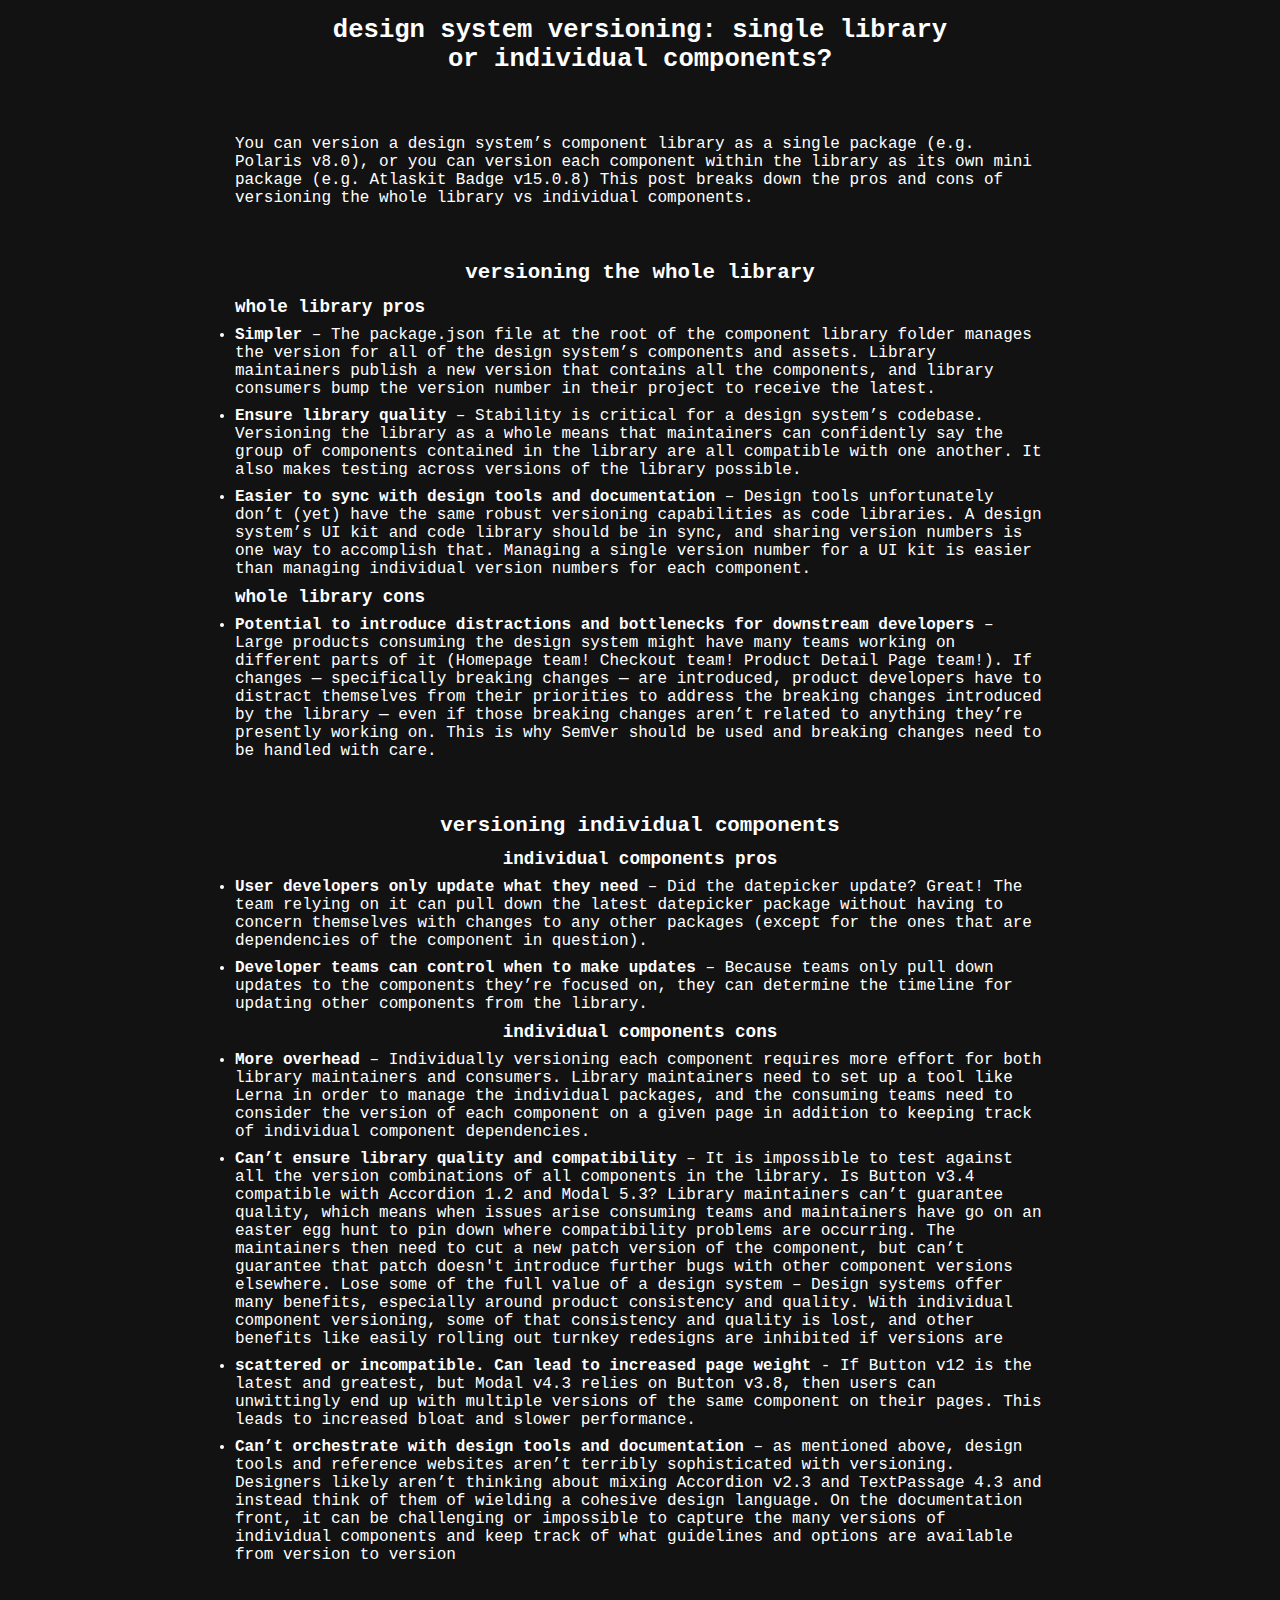
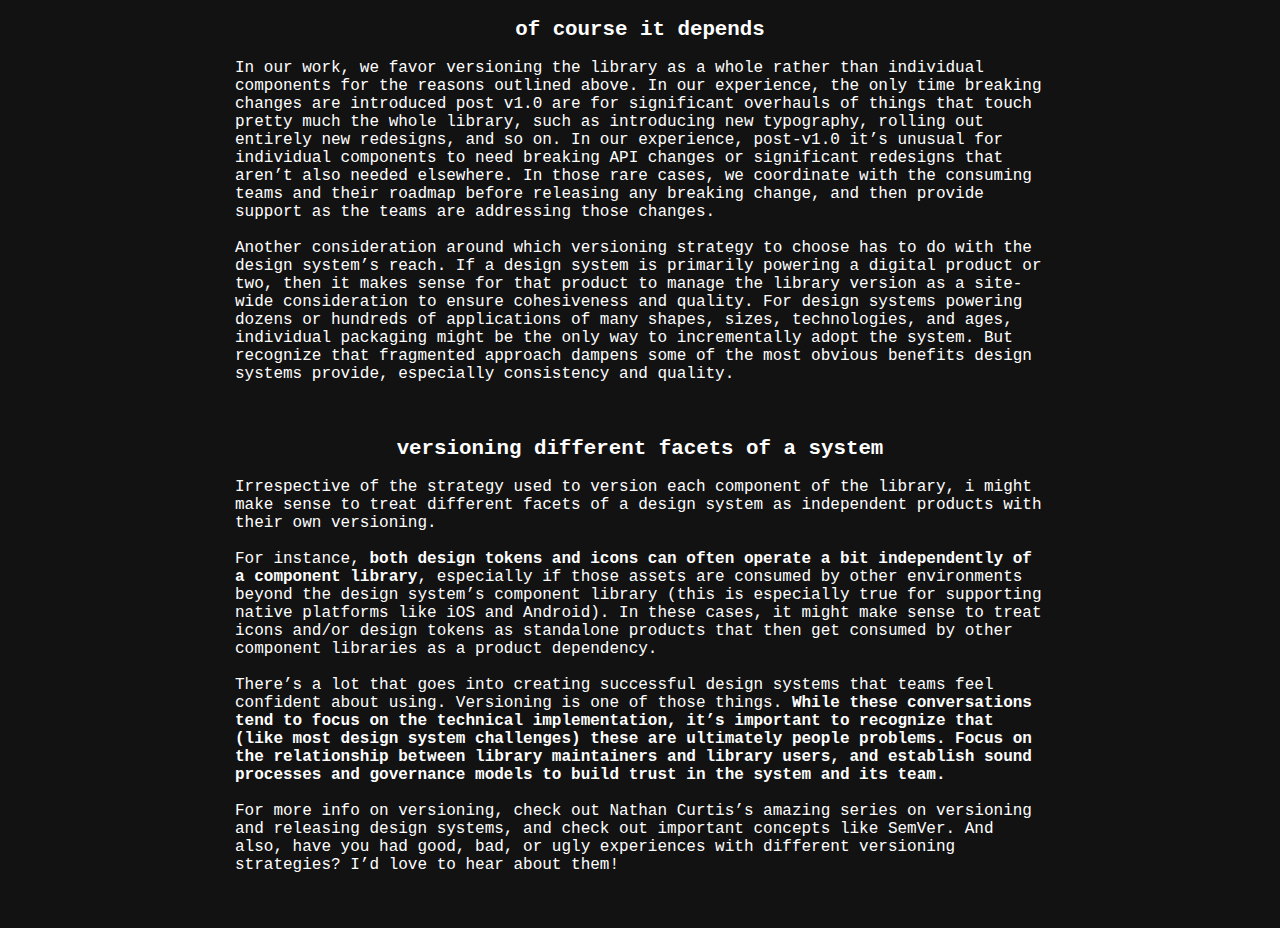
==== opdracht-1/index.html @ 78c1fea2 "made "opdracht 1"" ====
<!DOCTYPE html>
<html lang="en">

<head>
  <meta charset="UTF-8" />
  <meta http-equiv="X-UA-Compatible" content="IE=edge" />
  <meta name="viewport" content="width=device-width, initial-scale=1" />
  <title>design system versioning</title>
</head>

<body class="flex flex-col">
  <header class="flex center-horizontal">
    <h1 style="width: 50vw">
      design system versioning: single library or individual components?
    </h1>
  </header>
  <main>
    <section class="flex flex-col" style="margin-top: 1vh;">
      <img class="big-img"
        src="https://bradfrost.com/wp-content/uploads/2022/02/Screen-Shot-2022-02-04-at-1.21.08-PM-700x392.png" alt="">
      <p style="margin: 0">
        You can version a design system’s component library as a single
        package (e.g. Polaris v8.0), or you can version each component within
        the library as its own mini package (e.g. Atlaskit Badge v15.0.8) This
        post breaks down the pros and cons of versioning the whole library vs
        individual components.
      </p>
    </section>
    <section>
      <p>
      <h2>versioning the whole library</h2>
      <h3 style="text-align: start">whole library pros</h3>
      <ul>
        <li>
          <strong>Simpler</strong> – The <code>package.json</code> file at
          the root of the component library folder manages the version for
          all of the design system’s components and assets. Library
          maintainers publish a new version that contains all the
          components, and library consumers bump the version number in their
          project to receive the latest.
        </li>
        <li>
          <strong>Ensure library quality</strong>
          – Stability is critical for a design system’s codebase. Versioning
          the library as a whole means that maintainers can confidently say
          the group of components contained in the library are all
          compatible with one another. It also makes testing across versions
          of the library possible.
        </li>
        <li>
          <strong>Easier to sync with design tools and documentation</strong>
          – Design tools unfortunately don’t (yet) have the same robust
          versioning capabilities as code libraries. A design system’s UI
          kit and code library should be in sync, and sharing version
          numbers is one way to accomplish that. Managing a single version
          number for a UI kit is easier than managing individual version
          numbers for each component.
        </li>
      </ul>
      <h3 style="text-align: start">whole library cons</h3>
      <ul>
        <li>
          <strong>Potential to introduce distractions and bottlenecks for
            downstream developers</strong>
          – Large products consuming the design system might have many teams
          working on different parts of it (Homepage team! Checkout team!
          Product Detail Page team!). If changes — specifically breaking
          changes — are introduced, product developers have to distract
          themselves from their priorities to address the breaking changes
          introduced by the library — even if those breaking changes aren’t
          related to anything they’re presently working on. This is why
          SemVer should be used and breaking changes need to be handled with
          care.
        </li>
      </ul>
      </p>
    </section>
    <section>
      <p>
      <h2>versioning individual components</h2>
      <h3>individual components pros</h3>
      <ul>
        <li>
          <strong>User developers only update what they need</strong> – Did
          the datepicker update? Great! The team relying on it can pull down
          the latest datepicker package without having to concern themselves
          with changes to any other packages (except for the ones that are
          dependencies of the component in question).
        </li>
        <li>
          <strong>Developer teams can control when to make updates</strong>
          – Because teams only pull down updates to the components they’re
          focused on, they can determine the timeline for updating other
          components from the library.
        </li>
      </ul>
      <h3>individual components cons</h3>
      <ul>
        <li>
          <strong>More overhead</strong> – Individually versioning each
          component requires more effort for both library maintainers and
          consumers. Library maintainers need to set up a tool like Lerna in
          order to manage the individual packages, and the consuming teams
          need to consider the version of each component on a given page in
          addition to keeping track of individual component dependencies.
        </li>
        <li>
          <strong>Can’t ensure library quality and compatibility</strong>
          – It is impossible to test against all the version combinations of
          all components in the library. Is Button v3.4 compatible with
          Accordion 1.2 and Modal 5.3? Library maintainers can’t guarantee
          quality, which means when issues arise consuming teams and
          maintainers have go on an easter egg hunt to pin down where
          compatibility problems are occurring. The maintainers then need to
          cut a new patch version of the component, but can’t guarantee that
          patch doesn't introduce further bugs with other component versions
          elsewhere. Lose some of the full value of a design system – Design
          systems offer many benefits, especially around product consistency
          and quality. With individual component versioning, some of that
          consistency and quality is lost, and other benefits like easily
          rolling out turnkey redesigns are inhibited if versions are
        </li>

        <li>
          <strong>scattered or incompatible. Can lead to increased page
            weight</strong>
          - If Button v12 is the latest and greatest, but Modal v4.3 relies
          on Button v3.8, then users can unwittingly end up with multiple
          versions of the same component on their pages. This leads to
          increased bloat and slower performance.
        </li>
        <li>
          <strong>Can’t orchestrate with design tools and documentation</strong>
          – as mentioned above, design tools and reference websites aren’t
          terribly sophisticated with versioning. Designers likely aren’t
          thinking about mixing Accordion v2.3 and TextPassage 4.3 and
          instead think of them of wielding a cohesive design language. On
          the documentation front, it can be challenging or impossible to
          capture the many versions of individual components and keep track
          of what guidelines and options are available from version to
          version
        </li>
      </ul>
      </p>
    </section>
    <section>
      <h2>of course it depends</h2>
      <p>
        In our work, we favor versioning the library as a whole rather than
        individual components for the reasons outlined above. In our
        experience, the only time breaking changes are introduced post v1.0
        are for significant overhauls of things that touch pretty much the
        whole library, such as introducing new typography, rolling out
        entirely new redesigns, and so on. In our experience, post-v1.0 it’s
        unusual for individual components to need breaking API changes or
        significant redesigns that aren’t also needed elsewhere. In those rare
        cases, we coordinate with the consuming teams and their roadmap before
        releasing any breaking change, and then provide support as the teams
        are addressing those changes.
      </p>
      <p>Another consideration around which versioning strategy to choose has to do with the design system’s reach. If a
        design system is primarily powering a digital product or two, then it makes sense for that product to manage the
        library version as a site-wide consideration to ensure cohesiveness and quality. For design systems powering
        dozens or hundreds of applications of many shapes, sizes, technologies, and ages, individual packaging might be
        the only way to incrementally adopt the system. But recognize that fragmented approach dampens some of the most
        obvious benefits design systems provide, especially consistency and quality.</p>
    </section>
    <section>
      <h2>versioning different facets of a system</h2>
      <p>Irrespective of the strategy used to version each component of the library, i might make sense to treat
        different
        facets of a design system as independent products with their own versioning.</p>

      <p>For instance, <strong>both design tokens and icons can often operate a bit independently of a component
          library</strong>,
        especially if those assets are consumed by other environments beyond the design system’s component library (this
        is especially true for supporting native platforms like iOS and Android). In these cases, it might make sense to
        treat icons and/or design tokens as standalone products that then get consumed by other component libraries as a
        product dependency.
      </p>
      <p>There’s a lot that goes into creating successful design systems that teams feel confident about using.
        Versioning
        is one of those things. <strong>
          While these conversations tend to focus on the technical implementation, it’s important
          to
          recognize that (like most design system challenges) these are ultimately people problems. Focus on the
          relationship between library maintainers and library users, and establish sound processes and governance
          models
          to
          build trust in the system and its team.
        </strong></p>

      <p>For more info on versioning, check out Nathan Curtis’s amazing series on versioning and releasing design
        systems,
        and check out important concepts like SemVer. And also, have you had good, bad, or ugly experiences with
        different
        versioning strategies? I’d love to hear about them!</p>
    </section>
  </main>
</body>

</html>

<style>
  * {
    margin: 0;
    padding: 0;
    background-color: #121212;
    color: white;
    font-family: "Courier New", Courier, monospace;
    max-width: 100vw;
    /* overflow-x: hidden; */
  }

  .flex {
    display: flex;
  }

  .flex-col {
    flex-direction: column;
  }

  .center-horizontal {
    justify-content: center;
  }

  body {
    min-height: 100vh;
    min-width: 95vw;
  }

  header {
    min-height: 10vh;
    align-items: center;
  }

  main {
    margin: auto;
    margin-top: 2vh;
    min-height: 80vh;
    width: 90vh;
  }

  footer {
    height: 10vh;
  }

  h1 {
    text-align: center;
    font-size: 1.6rem;
  }

  h2 {
    text-align: center;
    font-size: 1.3rem;
    margin-top: 1.4vh;
    margin-bottom: 1.4vh;
  }

  h3 {
    text-align: center;
    font-size: 1.1rem;
    margin-top: 1vh;
    margin-bottom: 1vh;
  }

  p {
    font-size: 1rem;
    margin-top: 2vh;
    margin-bottom: 2vh;
  }

  article {
    margin-top: 4vh;
    margin-bottom: 4vh;
  }

  li {
    margin-top: 1vh;
    margin-bottom: 1vh;
  }

  section {
    margin-top: 6vh;
    margin-bottom: 6vh;
  }

  .big-img {
    width: 40vw;
    margin: auto;
    margin-bottom: 2vh;
  }

  .thumbnail {
    width: 25vw;
  }
</style>
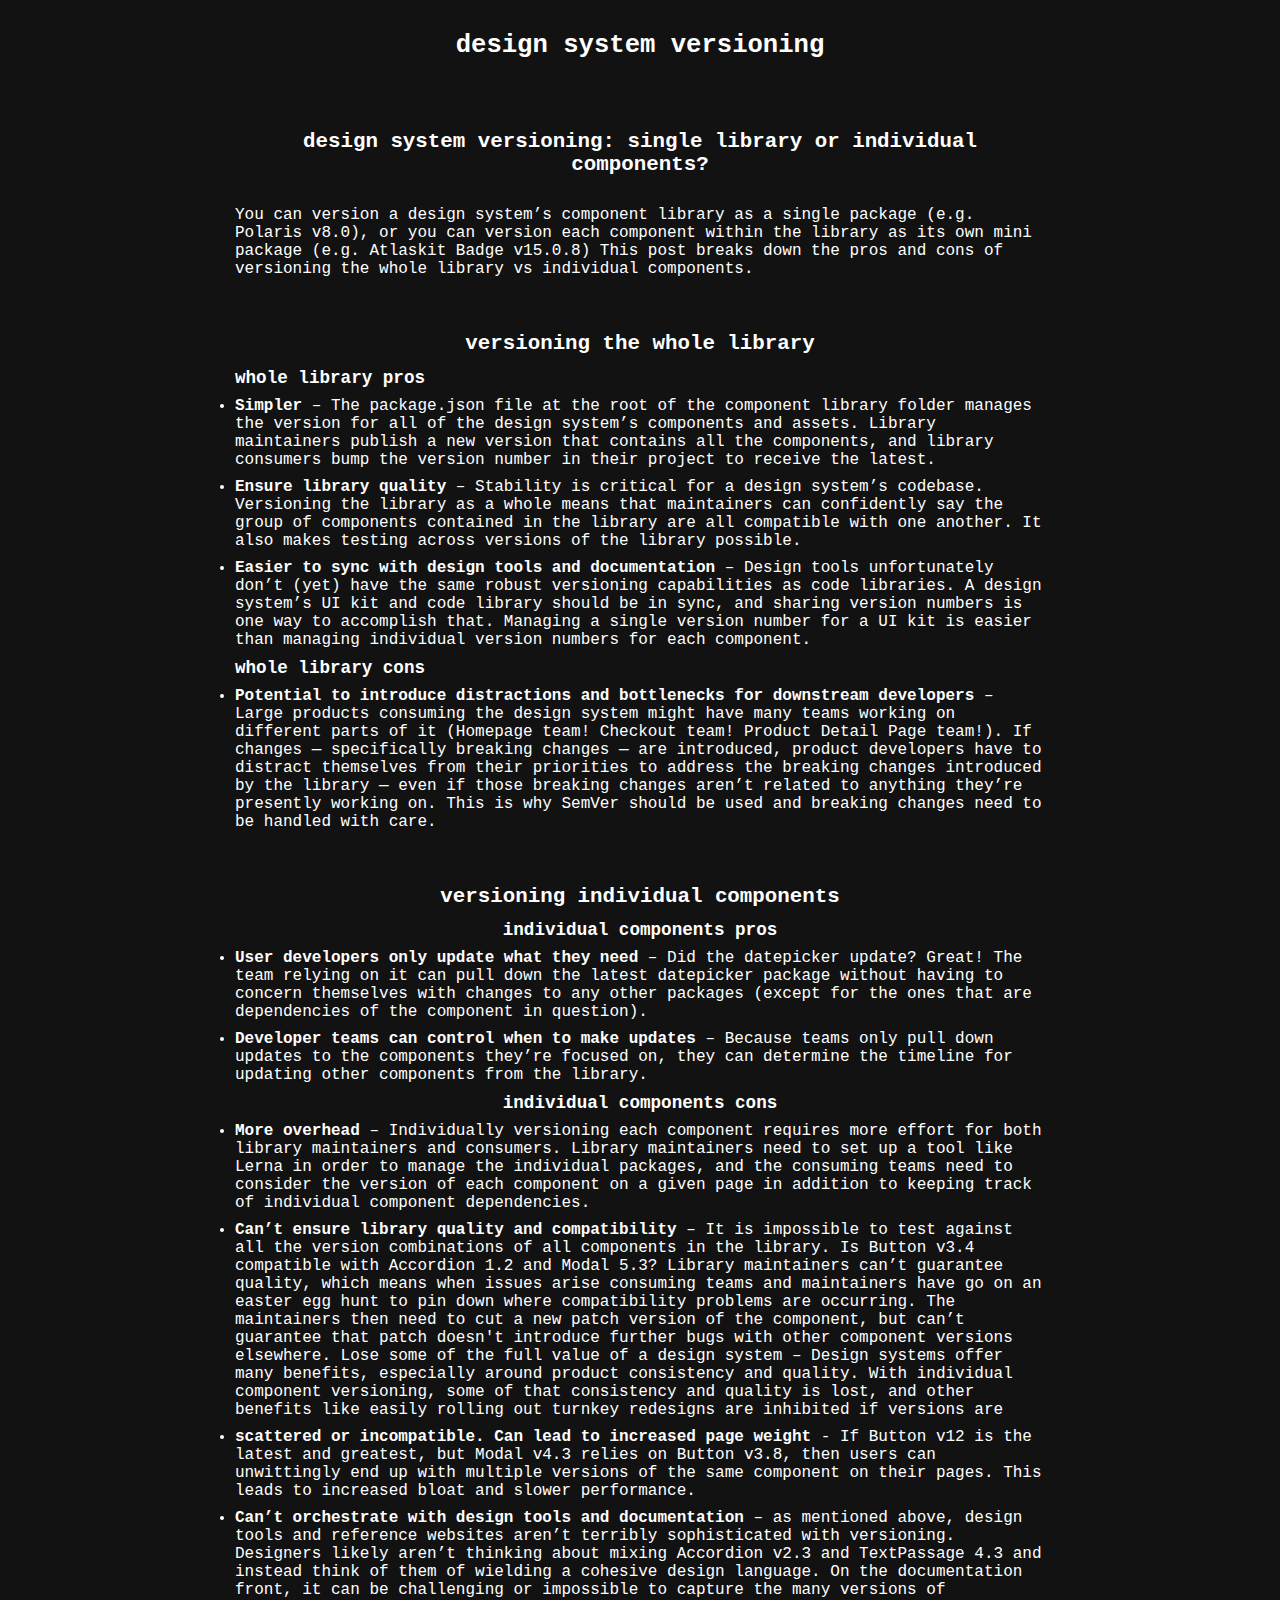
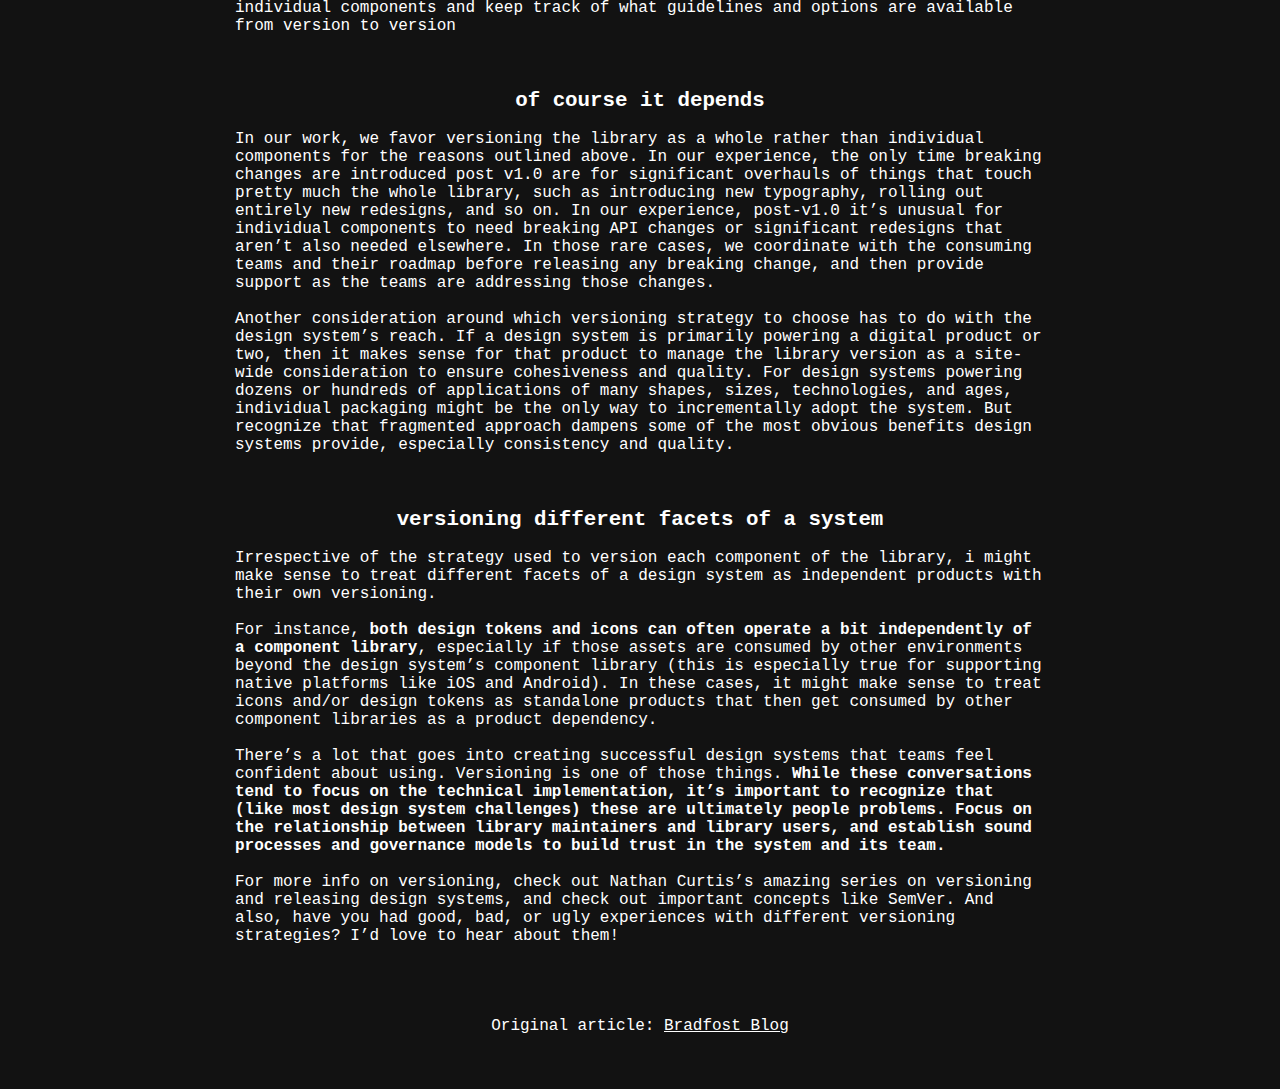
==== commit f78e0d4e: "w3c validator feedback - implemented feedback - put css styling in a css file instead of style tags" ====
--- a/opdracht-1/index.html
+++ b/opdracht-1/index.html
@@ -4,6 +4,7 @@
 <head>
   <meta charset="UTF-8" />
   <meta http-equiv="X-UA-Compatible" content="IE=edge" />
+  <link rel="stylesheet" href="./styles/index.css">
   <meta name="viewport" content="width=device-width, initial-scale=1" />
   <title>design system versioning</title>
 </head>
@@ -11,11 +12,15 @@
 <body class="flex flex-col">
   <header class="flex center-horizontal">
     <h1 style="width: 50vw">
-      design system versioning: single library or individual components?
+      design system versioning
     </h1>
   </header>
   <main>
     <section class="flex flex-col" style="margin-top: 1vh;">
+      <h2>
+        design system versioning: single library or individual components?
+
+      </h2>
       <img class="big-img"
         src="https://bradfrost.com/wp-content/uploads/2022/02/Screen-Shot-2022-02-04-at-1.21.08-PM-700x392.png" alt="">
       <p style="margin: 0">
@@ -73,7 +78,6 @@
           care.
         </li>
       </ul>
-      </p>
     </section>
     <section>
       <p>
@@ -141,7 +145,6 @@
           version
         </li>
       </ul>
-      </p>
     </section>
     <section>
       <h2>of course it depends</h2>
@@ -197,101 +200,9 @@
         versioning strategies? I’d love to hear about them!</p>
     </section>
   </main>
-</body>
-
-</html>
-
-<style>
-  * {
-    margin: 0;
-    padding: 0;
-    background-color: #121212;
-    color: white;
-    font-family: "Courier New", Courier, monospace;
-    max-width: 100vw;
-    /* overflow-x: hidden; */
-  }
-
-  .flex {
-    display: flex;
-  }
-
-  .flex-col {
-    flex-direction: column;
-  }
-
-  .center-horizontal {
-    justify-content: center;
-  }
-
-  body {
-    min-height: 100vh;
-    min-width: 95vw;
-  }
-
-  header {
-    min-height: 10vh;
-    align-items: center;
-  }
-
-  main {
-    margin: auto;
-    margin-top: 2vh;
-    min-height: 80vh;
-    width: 90vh;
-  }
-
-  footer {
-    height: 10vh;
-  }
-
-  h1 {
-    text-align: center;
-    font-size: 1.6rem;
-  }
-
-  h2 {
-    text-align: center;
-    font-size: 1.3rem;
-    margin-top: 1.4vh;
-    margin-bottom: 1.4vh;
-  }
-
-  h3 {
-    text-align: center;
-    font-size: 1.1rem;
-    margin-top: 1vh;
-    margin-bottom: 1vh;
-  }
-
-  p {
-    font-size: 1rem;
-    margin-top: 2vh;
-    margin-bottom: 2vh;
-  }
-
-  article {
-    margin-top: 4vh;
-    margin-bottom: 4vh;
-  }
-
-  li {
-    margin-top: 1vh;
-    margin-bottom: 1vh;
-  }
-
-  section {
-    margin-top: 6vh;
-    margin-bottom: 6vh;
-  }
-
-  .big-img {
-    width: 40vw;
-    margin: auto;
-    margin-bottom: 2vh;
-  }
-
-  .thumbnail {
-    width: 25vw;
-  }
-</style>+  <footer class="flex center-horizontal">
+    <p>Original article: <a
+        href="https://bradfrost.com/blog/post/design-system-versioning-single-library-or-individual-components/?ref=heydesigner"
+        target="_blank" rel="noopener noreferrer">Bradfost Blog</a></p>
+  </footer>
+</body></html>--- a/opdracht-1/styles/index.css
+++ b/opdracht-1/styles/index.css
@@ -0,0 +1,96 @@
+* {
+  margin: 0;
+  padding: 0;
+  background-color: #121212;
+  color: white;
+  font-family: "Courier New", Courier, monospace;
+  max-width: 100vw;
+}
+
+.flex {
+  display: flex;
+}
+
+.flex-col {
+  flex-direction: column;
+}
+
+.center-horizontal {
+  justify-content: center;
+}
+
+body {
+  min-height: 100vh;
+  min-width: 95vw;
+  max-width: 100vw;
+}
+
+header {
+  min-height: 10vh;
+  align-items: center;
+}
+
+main {
+  margin: auto;
+  margin-top: 2vh;
+  min-height: 80vh;
+  width: 90vh;
+}
+
+footer {
+  height: 10vh;
+}
+
+h1 {
+  text-align: center;
+  font-size: 1.6rem;
+}
+
+h2 {
+  text-align: center;
+  font-size: 1.3rem;
+  margin-top: 1.4vh;
+  margin-bottom: 1.4vh;
+}
+
+h3 {
+  text-align: center;
+  font-size: 1.1rem;
+  margin-top: 1vh;
+  margin-bottom: 1vh;
+}
+
+p {
+  font-size: 1rem;
+  margin-top: 2vh;
+  margin-bottom: 2vh;
+}
+
+article {
+  margin-top: 4vh;
+  margin-bottom: 4vh;
+}
+
+li {
+  margin-top: 1vh;
+  margin-bottom: 1vh;
+}
+
+section {
+  margin-top: 6vh;
+  margin-bottom: 6vh;
+}
+
+.big-img {
+  width: 40vw;
+  margin: auto;
+  margin-bottom: 2vh;
+}
+
+.thumbnail {
+  width: 25vw;
+}
+
+@-ms-viewport {
+  width: device-width;
+}
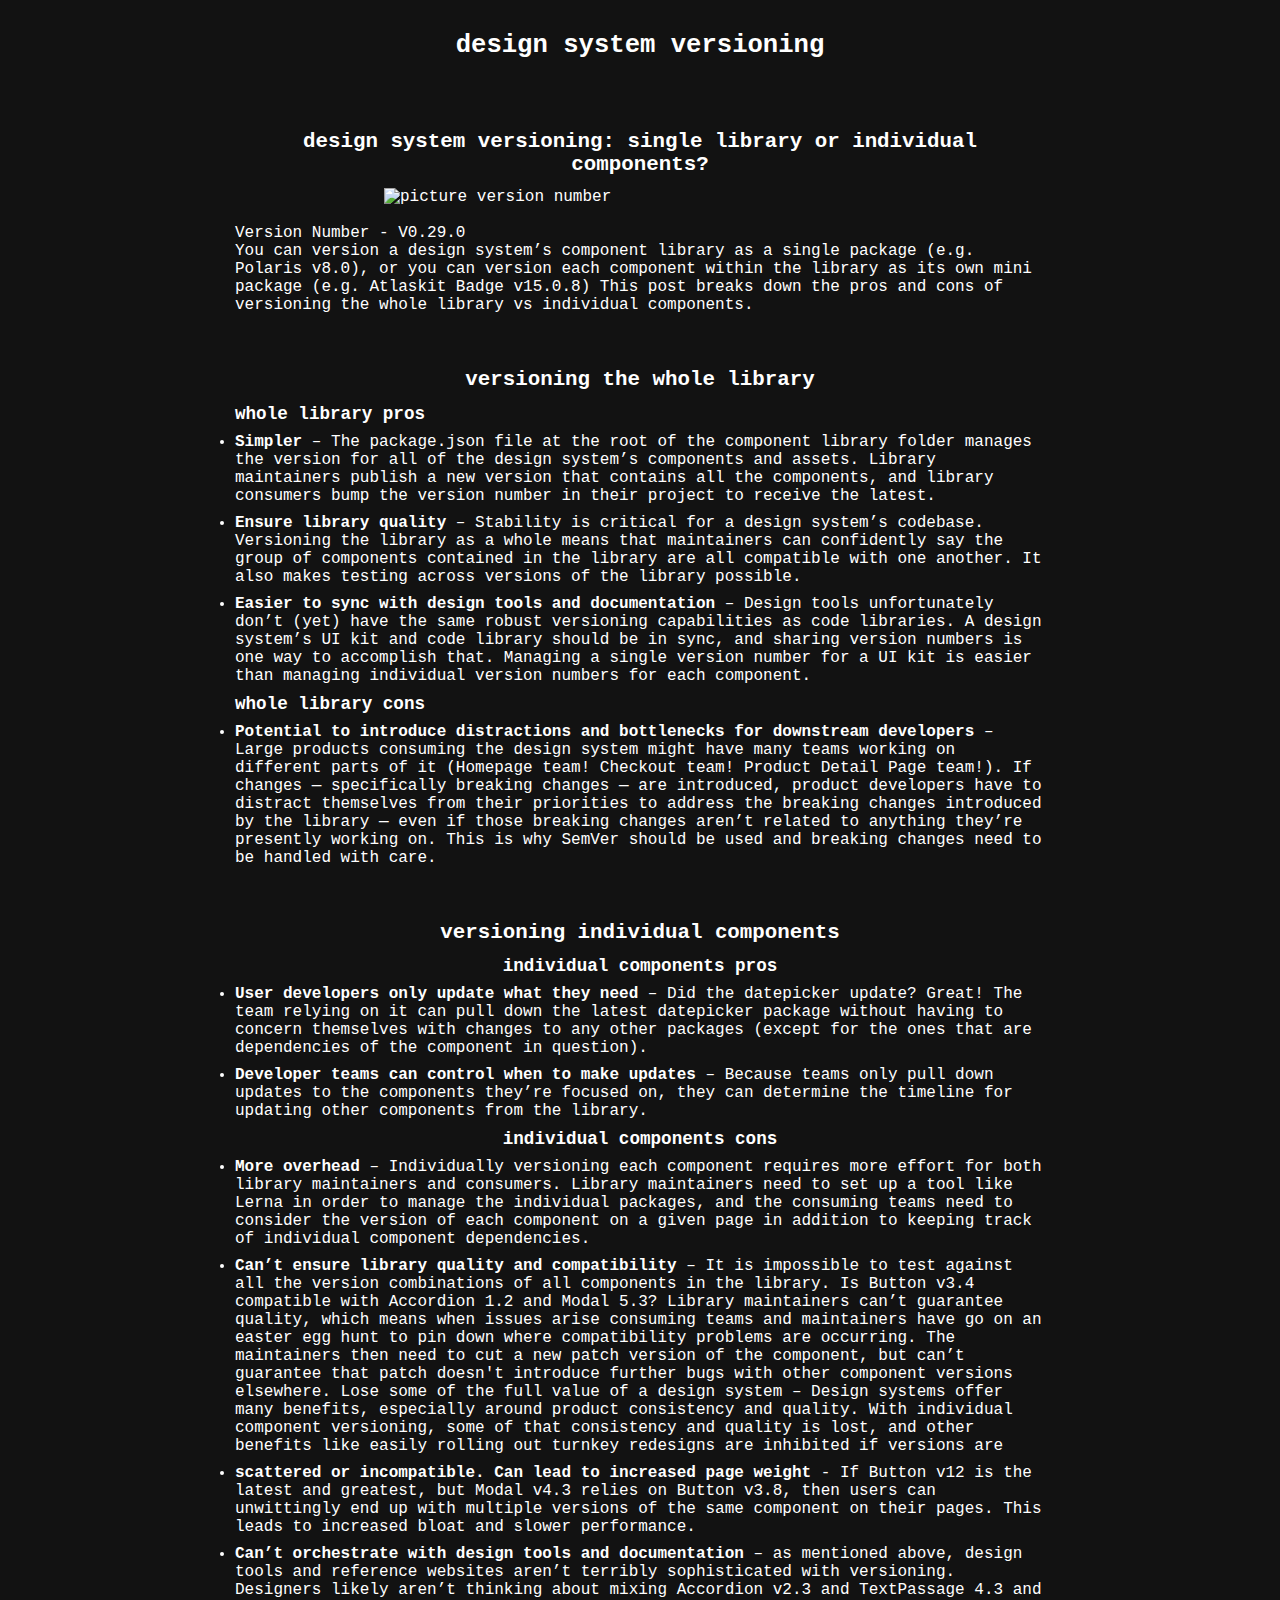
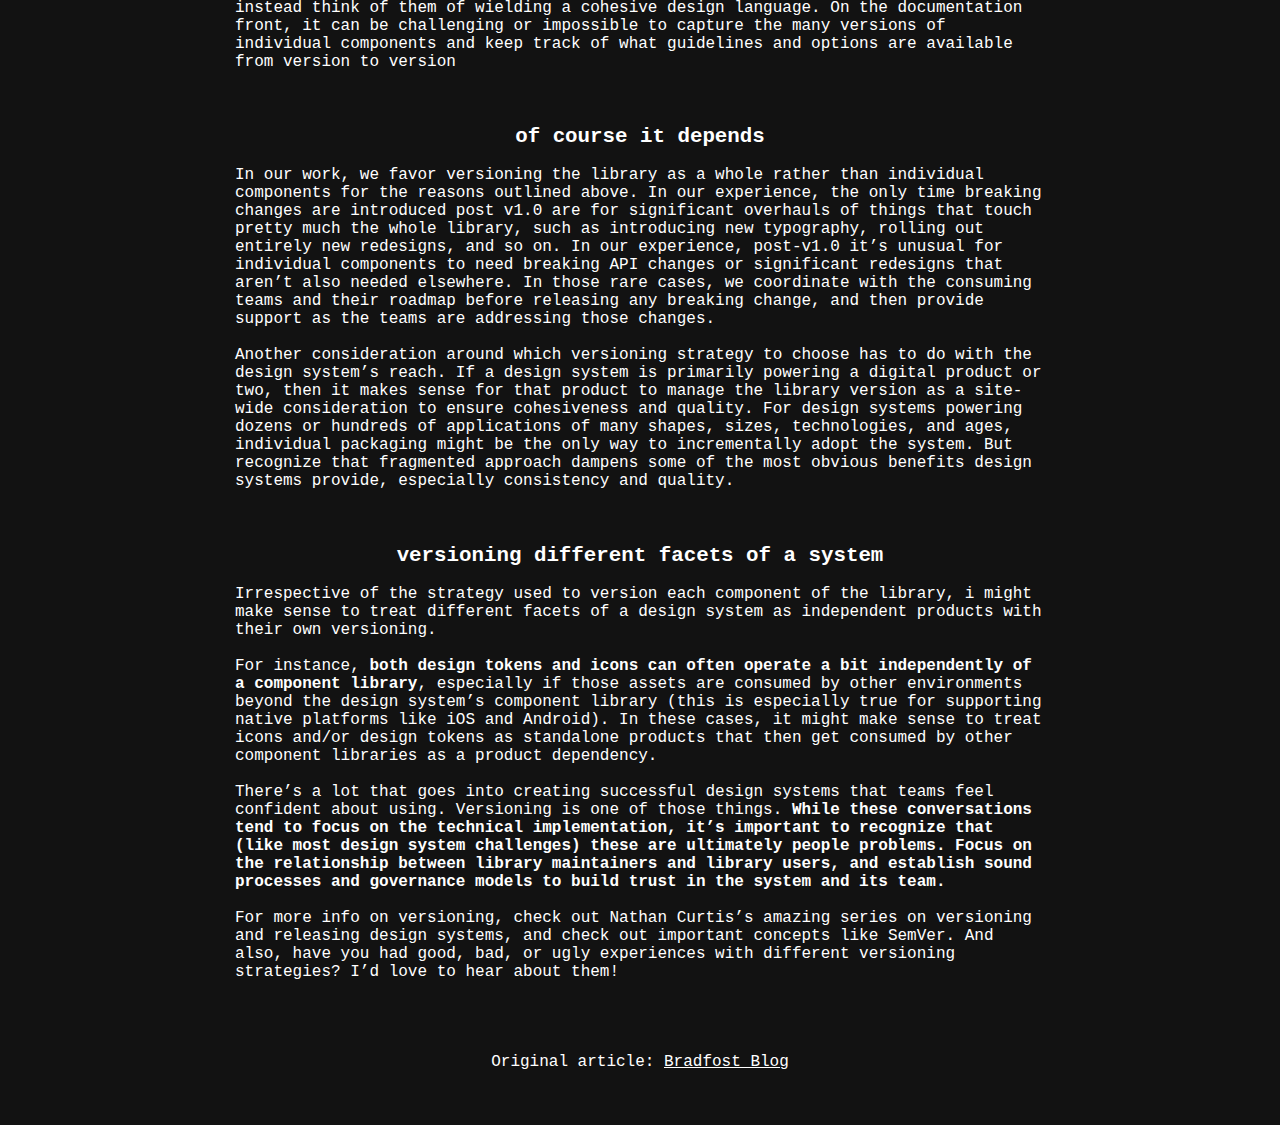
==== commit 39f69a7a: "-added figure tag - added alt descripton" ====
--- a/opdracht-1/index.html
+++ b/opdracht-1/index.html
@@ -22,7 +22,10 @@
 
       </h2>
       <img class="big-img"
-        src="https://bradfrost.com/wp-content/uploads/2022/02/Screen-Shot-2022-02-04-at-1.21.08-PM-700x392.png" alt="">
+        src="https://bradfrost.com/wp-content/uploads/2022/02/Screen-Shot-2022-02-04-at-1.21.08-PM-700x392.png"
+        alt="picture version number">
+      <figcaption> Version Number - V0.29.0</figcaption>
+
       <p style="margin: 0">
         You can version a design system’s component library as a single
         package (e.g. Polaris v8.0), or you can version each component within
@@ -205,4 +208,6 @@
         href="https://bradfrost.com/blog/post/design-system-versioning-single-library-or-individual-components/?ref=heydesigner"
         target="_blank" rel="noopener noreferrer">Bradfost Blog</a></p>
   </footer>
-</body></html>+</body>
+
+</html>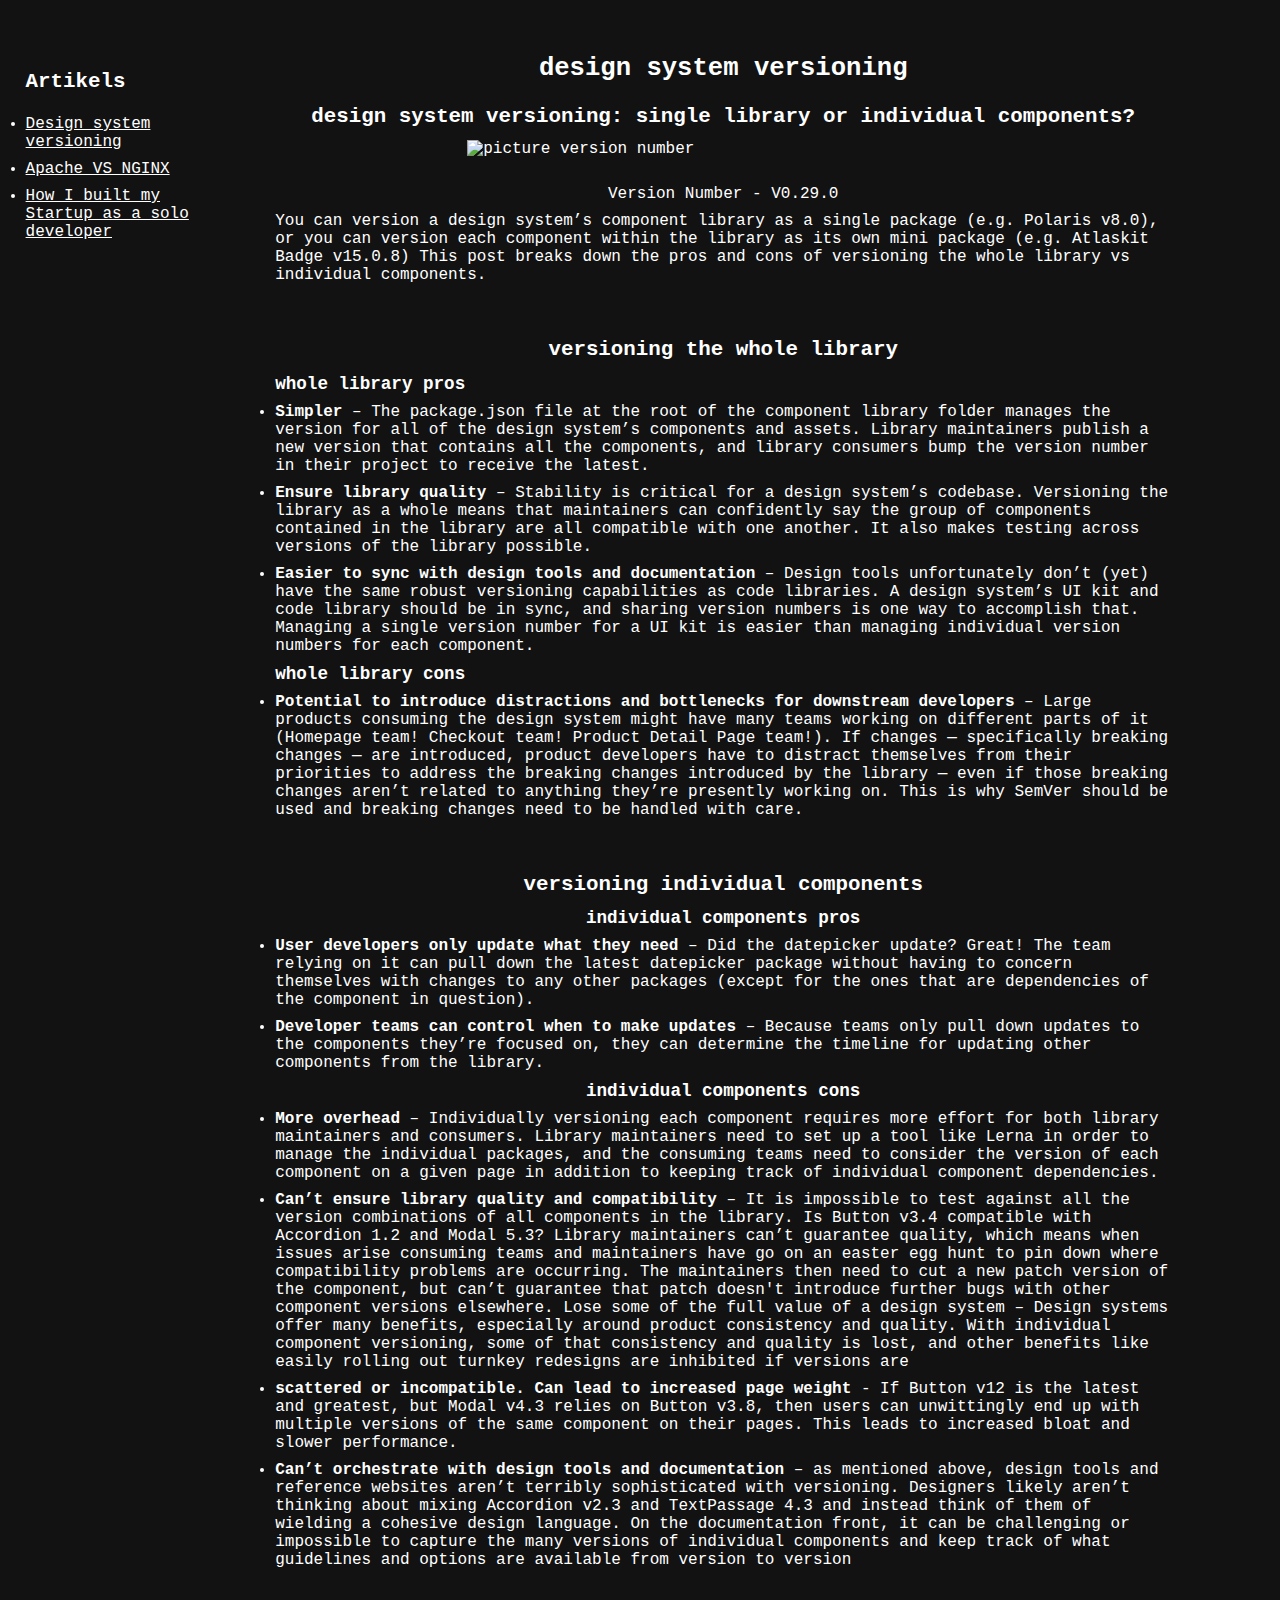
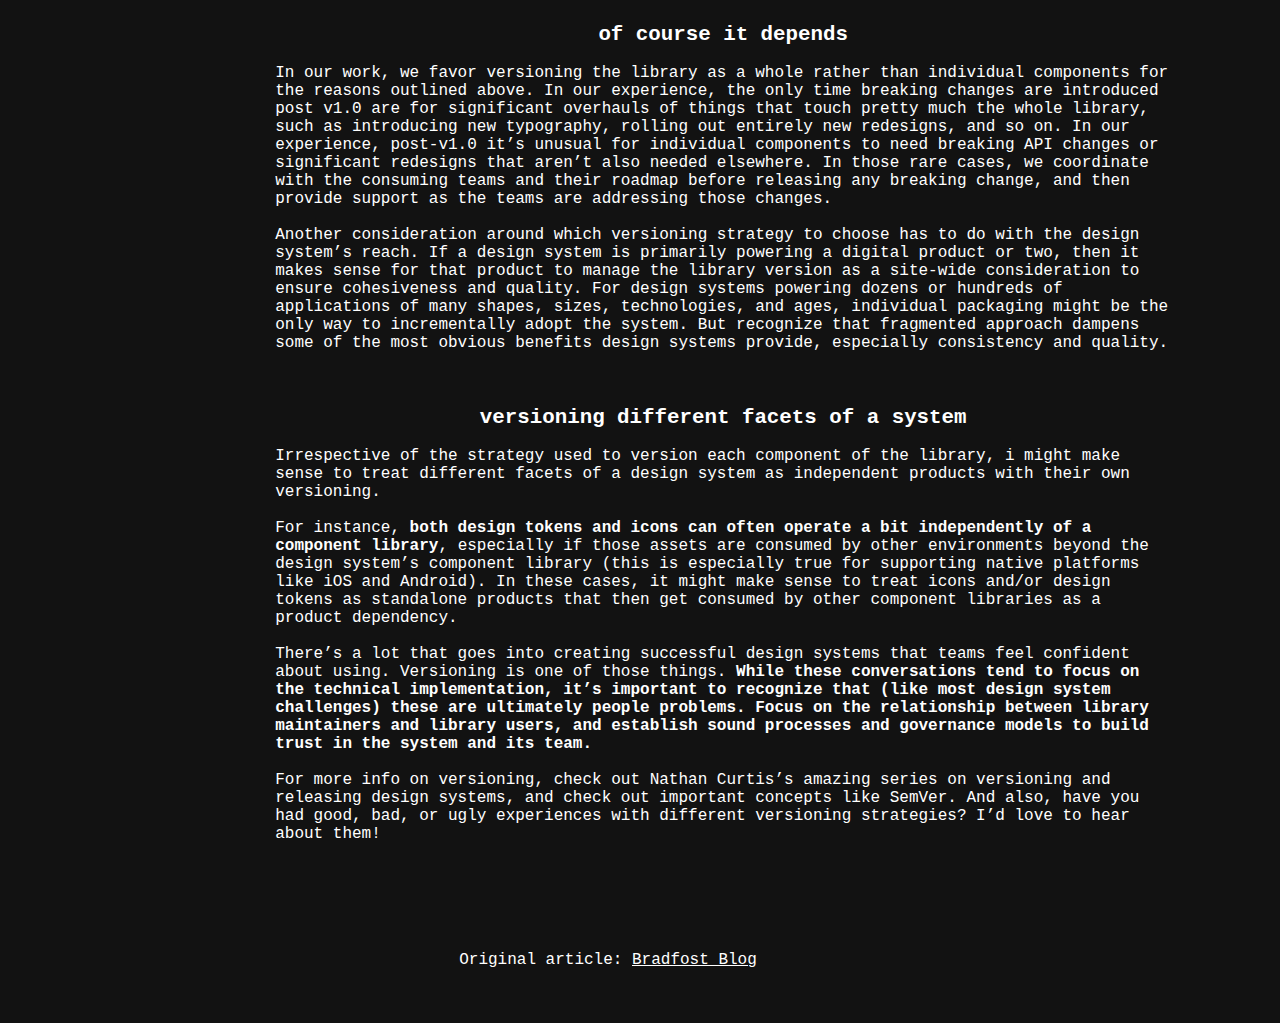
==== commit c198ba73: "# deel 2 opdracht 1 - added nav menu - added 2 articles - updated css - validated everything" ====
--- a/opdracht-1/index.html
+++ b/opdracht-1/index.html
@@ -9,199 +9,222 @@
   <title>design system versioning</title>
 </head>
 
-<body class="flex flex-col">
-  <header class="flex center-horizontal">
-    <h1 style="width: 50vw">
-      design system versioning
-    </h1>
+<body>
+  <header>
+    <nav>
+      <h2 class="text-left">Artikels</h2>
+      <ul>
+        <li><a href="http://localhost:5500/opdracht-1/index.html">Design system versioning</a></li>
+        <li><a href="http://localhost:5500/opdracht-1/artikel-2.html">Apache VS NGINX </a></li>
+        <li><a href="http://localhost:5500/opdracht-1/artikel-3.html">How I built my Startup as a solo developer</a>
+        </li>
+      </ul>
+    </nav>
   </header>
   <main>
-    <section class="flex flex-col" style="margin-top: 1vh;">
-      <h2>
-        design system versioning: single library or individual components?
-
-      </h2>
-      <img class="big-img"
-        src="https://bradfrost.com/wp-content/uploads/2022/02/Screen-Shot-2022-02-04-at-1.21.08-PM-700x392.png"
-        alt="picture version number">
-      <figcaption> Version Number - V0.29.0</figcaption>
-
-      <p style="margin: 0">
-        You can version a design system’s component library as a single
-        package (e.g. Polaris v8.0), or you can version each component within
-        the library as its own mini package (e.g. Atlaskit Badge v15.0.8) This
-        post breaks down the pros and cons of versioning the whole library vs
-        individual components.
-      </p>
-    </section>
-    <section>
-      <p>
-      <h2>versioning the whole library</h2>
-      <h3 style="text-align: start">whole library pros</h3>
-      <ul>
-        <li>
-          <strong>Simpler</strong> – The <code>package.json</code> file at
-          the root of the component library folder manages the version for
-          all of the design system’s components and assets. Library
-          maintainers publish a new version that contains all the
-          components, and library consumers bump the version number in their
-          project to receive the latest.
-        </li>
-        <li>
-          <strong>Ensure library quality</strong>
-          – Stability is critical for a design system’s codebase. Versioning
-          the library as a whole means that maintainers can confidently say
-          the group of components contained in the library are all
-          compatible with one another. It also makes testing across versions
-          of the library possible.
-        </li>
-        <li>
-          <strong>Easier to sync with design tools and documentation</strong>
-          – Design tools unfortunately don’t (yet) have the same robust
-          versioning capabilities as code libraries. A design system’s UI
-          kit and code library should be in sync, and sharing version
-          numbers is one way to accomplish that. Managing a single version
-          number for a UI kit is easier than managing individual version
-          numbers for each component.
-        </li>
-      </ul>
-      <h3 style="text-align: start">whole library cons</h3>
-      <ul>
-        <li>
-          <strong>Potential to introduce distractions and bottlenecks for
-            downstream developers</strong>
-          – Large products consuming the design system might have many teams
-          working on different parts of it (Homepage team! Checkout team!
-          Product Detail Page team!). If changes — specifically breaking
-          changes — are introduced, product developers have to distract
-          themselves from their priorities to address the breaking changes
-          introduced by the library — even if those breaking changes aren’t
-          related to anything they’re presently working on. This is why
-          SemVer should be used and breaking changes need to be handled with
-          care.
-        </li>
-      </ul>
-    </section>
-    <section>
-      <p>
-      <h2>versioning individual components</h2>
-      <h3>individual components pros</h3>
-      <ul>
-        <li>
-          <strong>User developers only update what they need</strong> – Did
-          the datepicker update? Great! The team relying on it can pull down
-          the latest datepicker package without having to concern themselves
-          with changes to any other packages (except for the ones that are
-          dependencies of the component in question).
-        </li>
-        <li>
-          <strong>Developer teams can control when to make updates</strong>
-          – Because teams only pull down updates to the components they’re
-          focused on, they can determine the timeline for updating other
-          components from the library.
-        </li>
-      </ul>
-      <h3>individual components cons</h3>
-      <ul>
-        <li>
-          <strong>More overhead</strong> – Individually versioning each
-          component requires more effort for both library maintainers and
-          consumers. Library maintainers need to set up a tool like Lerna in
-          order to manage the individual packages, and the consuming teams
-          need to consider the version of each component on a given page in
-          addition to keeping track of individual component dependencies.
-        </li>
-        <li>
-          <strong>Can’t ensure library quality and compatibility</strong>
-          – It is impossible to test against all the version combinations of
-          all components in the library. Is Button v3.4 compatible with
-          Accordion 1.2 and Modal 5.3? Library maintainers can’t guarantee
-          quality, which means when issues arise consuming teams and
-          maintainers have go on an easter egg hunt to pin down where
-          compatibility problems are occurring. The maintainers then need to
-          cut a new patch version of the component, but can’t guarantee that
-          patch doesn't introduce further bugs with other component versions
-          elsewhere. Lose some of the full value of a design system – Design
-          systems offer many benefits, especially around product consistency
-          and quality. With individual component versioning, some of that
-          consistency and quality is lost, and other benefits like easily
-          rolling out turnkey redesigns are inhibited if versions are
-        </li>
-
-        <li>
-          <strong>scattered or incompatible. Can lead to increased page
-            weight</strong>
-          - If Button v12 is the latest and greatest, but Modal v4.3 relies
-          on Button v3.8, then users can unwittingly end up with multiple
-          versions of the same component on their pages. This leads to
-          increased bloat and slower performance.
-        </li>
-        <li>
-          <strong>Can’t orchestrate with design tools and documentation</strong>
-          – as mentioned above, design tools and reference websites aren’t
-          terribly sophisticated with versioning. Designers likely aren’t
-          thinking about mixing Accordion v2.3 and TextPassage 4.3 and
-          instead think of them of wielding a cohesive design language. On
-          the documentation front, it can be challenging or impossible to
-          capture the many versions of individual components and keep track
-          of what guidelines and options are available from version to
-          version
-        </li>
-      </ul>
-    </section>
-    <section>
-      <h2>of course it depends</h2>
-      <p>
-        In our work, we favor versioning the library as a whole rather than
-        individual components for the reasons outlined above. In our
-        experience, the only time breaking changes are introduced post v1.0
-        are for significant overhauls of things that touch pretty much the
-        whole library, such as introducing new typography, rolling out
-        entirely new redesigns, and so on. In our experience, post-v1.0 it’s
-        unusual for individual components to need breaking API changes or
-        significant redesigns that aren’t also needed elsewhere. In those rare
-        cases, we coordinate with the consuming teams and their roadmap before
-        releasing any breaking change, and then provide support as the teams
-        are addressing those changes.
-      </p>
-      <p>Another consideration around which versioning strategy to choose has to do with the design system’s reach. If a
-        design system is primarily powering a digital product or two, then it makes sense for that product to manage the
-        library version as a site-wide consideration to ensure cohesiveness and quality. For design systems powering
-        dozens or hundreds of applications of many shapes, sizes, technologies, and ages, individual packaging might be
-        the only way to incrementally adopt the system. But recognize that fragmented approach dampens some of the most
-        obvious benefits design systems provide, especially consistency and quality.</p>
-    </section>
-    <section>
-      <h2>versioning different facets of a system</h2>
-      <p>Irrespective of the strategy used to version each component of the library, i might make sense to treat
-        different
-        facets of a design system as independent products with their own versioning.</p>
-
-      <p>For instance, <strong>both design tokens and icons can often operate a bit independently of a component
-          library</strong>,
-        especially if those assets are consumed by other environments beyond the design system’s component library (this
-        is especially true for supporting native platforms like iOS and Android). In these cases, it might make sense to
-        treat icons and/or design tokens as standalone products that then get consumed by other component libraries as a
-        product dependency.
-      </p>
-      <p>There’s a lot that goes into creating successful design systems that teams feel confident about using.
-        Versioning
-        is one of those things. <strong>
-          While these conversations tend to focus on the technical implementation, it’s important
+    <article>
+      <h1>
+        design system versioning
+      </h1>
+      <section class="flex flex-col" style="margin-top: 1vh;">
+        <h2>
+          design system versioning: single library or individual components?
+
+        </h2>
+        <figure>
+          <img class="big-img"
+            src="https://bradfrost.com/wp-content/uploads/2022/02/Screen-Shot-2022-02-04-at-1.21.08-PM-700x392.png"
+            alt="picture version number">
+          <figcaption> Version Number - V0.29.0</figcaption>
+        </figure>
+
+        <p style="margin: 0">
+          You can version a design system’s component library as a single
+          package (e.g. Polaris v8.0), or you can version each component within
+          the library as its own mini package (e.g. Atlaskit Badge v15.0.8) This
+          post breaks down the pros and cons of versioning the whole library vs
+          individual components.
+        </p>
+      </section>
+      <section>
+        <p>
+        <h2>versioning the whole library</h2>
+        <h3 style="text-align: start">whole library pros</h3>
+        <ul>
+          <li>
+            <strong>Simpler</strong> – The <code>package.json</code> file at
+            the root of the component library folder manages the version for
+            all of the design system’s components and assets. Library
+            maintainers publish a new version that contains all the
+            components, and library consumers bump the version number in their
+            project to receive the latest.
+          </li>
+          <li>
+            <strong>Ensure library quality</strong>
+            – Stability is critical for a design system’s codebase. Versioning
+            the library as a whole means that maintainers can confidently say
+            the group of components contained in the library are all
+            compatible with one another. It also makes testing across versions
+            of the library possible.
+          </li>
+          <li>
+            <strong>Easier to sync with design tools and documentation</strong>
+            – Design tools unfortunately don’t (yet) have the same robust
+            versioning capabilities as code libraries. A design system’s UI
+            kit and code library should be in sync, and sharing version
+            numbers is one way to accomplish that. Managing a single version
+            number for a UI kit is easier than managing individual version
+            numbers for each component.
+          </li>
+        </ul>
+        <h3 style="text-align: start">whole library cons</h3>
+        <ul>
+          <li>
+            <strong>Potential to introduce distractions and bottlenecks for
+              downstream developers</strong>
+            – Large products consuming the design system might have many teams
+            working on different parts of it (Homepage team! Checkout team!
+            Product Detail Page team!). If changes — specifically breaking
+            changes — are introduced, product developers have to distract
+            themselves from their priorities to address the breaking changes
+            introduced by the library — even if those breaking changes aren’t
+            related to anything they’re presently working on. This is why
+            SemVer should be used and breaking changes need to be handled with
+            care.
+          </li>
+        </ul>
+      </section>
+      <section>
+        <p>
+        <h2>versioning individual components</h2>
+        <h3>individual components pros</h3>
+        <ul>
+          <li>
+            <strong>User developers only update what they need</strong> – Did
+            the datepicker update? Great! The team relying on it can pull down
+            the latest datepicker package without having to concern themselves
+            with changes to any other packages (except for the ones that are
+            dependencies of the component in question).
+          </li>
+          <li>
+            <strong>Developer teams can control when to make updates</strong>
+            – Because teams only pull down updates to the components they’re
+            focused on, they can determine the timeline for updating other
+            components from the library.
+          </li>
+        </ul>
+        <h3>individual components cons</h3>
+        <ul>
+          <li>
+            <strong>More overhead</strong> – Individually versioning each
+            component requires more effort for both library maintainers and
+            consumers. Library maintainers need to set up a tool like Lerna in
+            order to manage the individual packages, and the consuming teams
+            need to consider the version of each component on a given page in
+            addition to keeping track of individual component dependencies.
+          </li>
+          <li>
+            <strong>Can’t ensure library quality and compatibility</strong>
+            – It is impossible to test against all the version combinations of
+            all components in the library. Is Button v3.4 compatible with
+            Accordion 1.2 and Modal 5.3? Library maintainers can’t guarantee
+            quality, which means when issues arise consuming teams and
+            maintainers have go on an easter egg hunt to pin down where
+            compatibility problems are occurring. The maintainers then need to
+            cut a new patch version of the component, but can’t guarantee that
+            patch doesn't introduce further bugs with other component versions
+            elsewhere. Lose some of the full value of a design system – Design
+            systems offer many benefits, especially around product consistency
+            and quality. With individual component versioning, some of that
+            consistency and quality is lost, and other benefits like easily
+            rolling out turnkey redesigns are inhibited if versions are
+          </li>
+
+          <li>
+            <strong>scattered or incompatible. Can lead to increased page
+              weight</strong>
+            - If Button v12 is the latest and greatest, but Modal v4.3 relies
+            on Button v3.8, then users can unwittingly end up with multiple
+            versions of the same component on their pages. This leads to
+            increased bloat and slower performance.
+          </li>
+          <li>
+            <strong>Can’t orchestrate with design tools and documentation</strong>
+            – as mentioned above, design tools and reference websites aren’t
+            terribly sophisticated with versioning. Designers likely aren’t
+            thinking about mixing Accordion v2.3 and TextPassage 4.3 and
+            instead think of them of wielding a cohesive design language. On
+            the documentation front, it can be challenging or impossible to
+            capture the many versions of individual components and keep track
+            of what guidelines and options are available from version to
+            version
+          </li>
+        </ul>
+      </section>
+      <section>
+        <h2>of course it depends</h2>
+        <p>
+          In our work, we favor versioning the library as a whole rather than
+          individual components for the reasons outlined above. In our
+          experience, the only time breaking changes are introduced post v1.0
+          are for significant overhauls of things that touch pretty much the
+          whole library, such as introducing new typography, rolling out
+          entirely new redesigns, and so on. In our experience, post-v1.0 it’s
+          unusual for individual components to need breaking API changes or
+          significant redesigns that aren’t also needed elsewhere. In those rare
+          cases, we coordinate with the consuming teams and their roadmap before
+          releasing any breaking change, and then provide support as the teams
+          are addressing those changes.
+        </p>
+        <p>Another consideration around which versioning strategy to choose has to do with the design system’s reach.
+          If
+          a
+          design system is primarily powering a digital product or two, then it makes sense for that product to manage
+          the
+          library version as a site-wide consideration to ensure cohesiveness and quality. For design systems powering
+          dozens or hundreds of applications of many shapes, sizes, technologies, and ages, individual packaging might
+          be
+          the only way to incrementally adopt the system. But recognize that fragmented approach dampens some of the
+          most
+          obvious benefits design systems provide, especially consistency and quality.</p>
+      </section>
+      <section>
+        <h2>versioning different facets of a system</h2>
+        <p>Irrespective of the strategy used to version each component of the library, i might make sense to treat
+          different
+          facets of a design system as independent products with their own versioning.</p>
+
+        <p>For instance, <strong>both design tokens and icons can often operate a bit independently of a component
+            library</strong>,
+          especially if those assets are consumed by other environments beyond the design system’s component library
+          (this
+          is especially true for supporting native platforms like iOS and Android). In these cases, it might make
+          sense
           to
-          recognize that (like most design system challenges) these are ultimately people problems. Focus on the
-          relationship between library maintainers and library users, and establish sound processes and governance
-          models
-          to
-          build trust in the system and its team.
-        </strong></p>
-
-      <p>For more info on versioning, check out Nathan Curtis’s amazing series on versioning and releasing design
-        systems,
-        and check out important concepts like SemVer. And also, have you had good, bad, or ugly experiences with
-        different
-        versioning strategies? I’d love to hear about them!</p>
-    </section>
+          treat icons and/or design tokens as standalone products that then get consumed by other component libraries
+          as
+          a
+          product dependency.
+        </p>
+        <p>There’s a lot that goes into creating successful design systems that teams feel confident about using.
+          Versioning
+          is one of those things. <strong>
+            While these conversations tend to focus on the technical implementation, it’s important
+            to
+            recognize that (like most design system challenges) these are ultimately people problems. Focus on the
+            relationship between library maintainers and library users, and establish sound processes and governance
+            models
+            to
+            build trust in the system and its team.
+          </strong></p>
+
+        <p>For more info on versioning, check out Nathan Curtis’s amazing series on versioning and releasing design
+          systems,
+          and check out important concepts like SemVer. And also, have you had good, bad, or ugly experiences with
+          different
+          versioning strategies? I’d love to hear about them!</p>
+      </section>
+    </article>
   </main>
   <footer class="flex center-horizontal">
     <p>Original article: <a
--- a/opdracht-1/styles/index.css
+++ b/opdracht-1/styles/index.css
@@ -19,26 +19,57 @@
   justify-content: center;
 }
 
+.flex-row {
+  flex-direction: row;
+}
+
 body {
   min-height: 100vh;
   min-width: 95vw;
-  max-width: 100vw;
+  max-width: 95vw;
+  display: flex;
+  flex-wrap: wrap;
+  overflow-x: hidden;
 }
 
 header {
-  min-height: 10vh;
-  align-items: center;
+  height: 100vh;
+  position: sticky;
+  min-width: 15vw;
+  max-width: 15vw;
+  display: flex;
+  flex-direction: column;
+  padding: 1vw;
+  margin: 0vh 1vw;
+  top: 0;
 }
 
 main {
-  margin: auto;
   margin-top: 2vh;
   min-height: 80vh;
-  width: 90vh;
+  width: 75vw;
+  display: flex;
+  flex-direction: row;
+}
+
+nav {
+  display: flex;
+  flex-direction: column;
+  margin-top: 5vh;
+}
+
+article {
+  width: 70vw;
+  margin: auto;
+  margin-top: 4vh;
+  margin-bottom: 4vh;
 }
 
 footer {
+  width: 95vw;
   height: 10vh;
+  display: flex;
+  justify-content: center;
 }
 
 h1 {
@@ -57,6 +88,7 @@
   text-align: center;
   font-size: 1.1rem;
   margin-top: 1vh;
+  color: white;
   margin-bottom: 1vh;
 }
 
@@ -66,11 +98,6 @@
   margin-bottom: 2vh;
 }
 
-article {
-  margin-top: 4vh;
-  margin-bottom: 4vh;
-}
-
 li {
   margin-top: 1vh;
   margin-bottom: 1vh;
@@ -79,6 +106,35 @@
 section {
   margin-top: 6vh;
   margin-bottom: 6vh;
+}
+
+figure {
+  display: flex;
+  flex-direction: column;
+  justify-content: center;
+}
+
+figcaption {
+  margin: auto;
+  margin-top: 1vh;
+  margin-bottom: 1vh;
+  text-align: center;
+}
+
+table,
+th,
+td {
+  border: 1px;
+  border-color: white;
+  border-style: solid;
+}
+
+th,
+td {
+  padding-top: 1vh;
+  padding-bottom: 1vh;
+  padding-left: 1vw;
+  padding-right: 1vw;
 }
 
 .big-img {
@@ -91,6 +147,57 @@
   width: 25vw;
 }
 
+.text-left {
+  align-self: flex-start;
+  text-align: left;
+}
+
 @-ms-viewport {
   width: device-width;
 }
+
+@media only screen and (max-width: 600px) {
+  body {
+    flex-direction: column;
+    flex-wrap: nowrap;
+    width: 95vw;
+    max-width: 95vw;
+  }
+
+  header {
+    position: initial;
+    width: 95vw;
+    max-width: 95vw;
+    height: initial;
+    flex-grow: 1;
+    margin: 0;
+  }
+
+  nav {
+    flex-direction: row;
+    flex-wrap: wrap;
+    width: 95vw;
+    margin: 0;
+    justify-content: center;
+  }
+
+  ul {
+    display: flex;
+    flex-direction: row;
+    flex-wrap: wrap;
+    width: 100%;
+    justify-content: center;
+  }
+
+  li {
+    margin-left: 4vw;
+  }
+
+  main {
+    margin: auto;
+  }
+
+  .big-img {
+    width: 80vw;
+  }
+}
